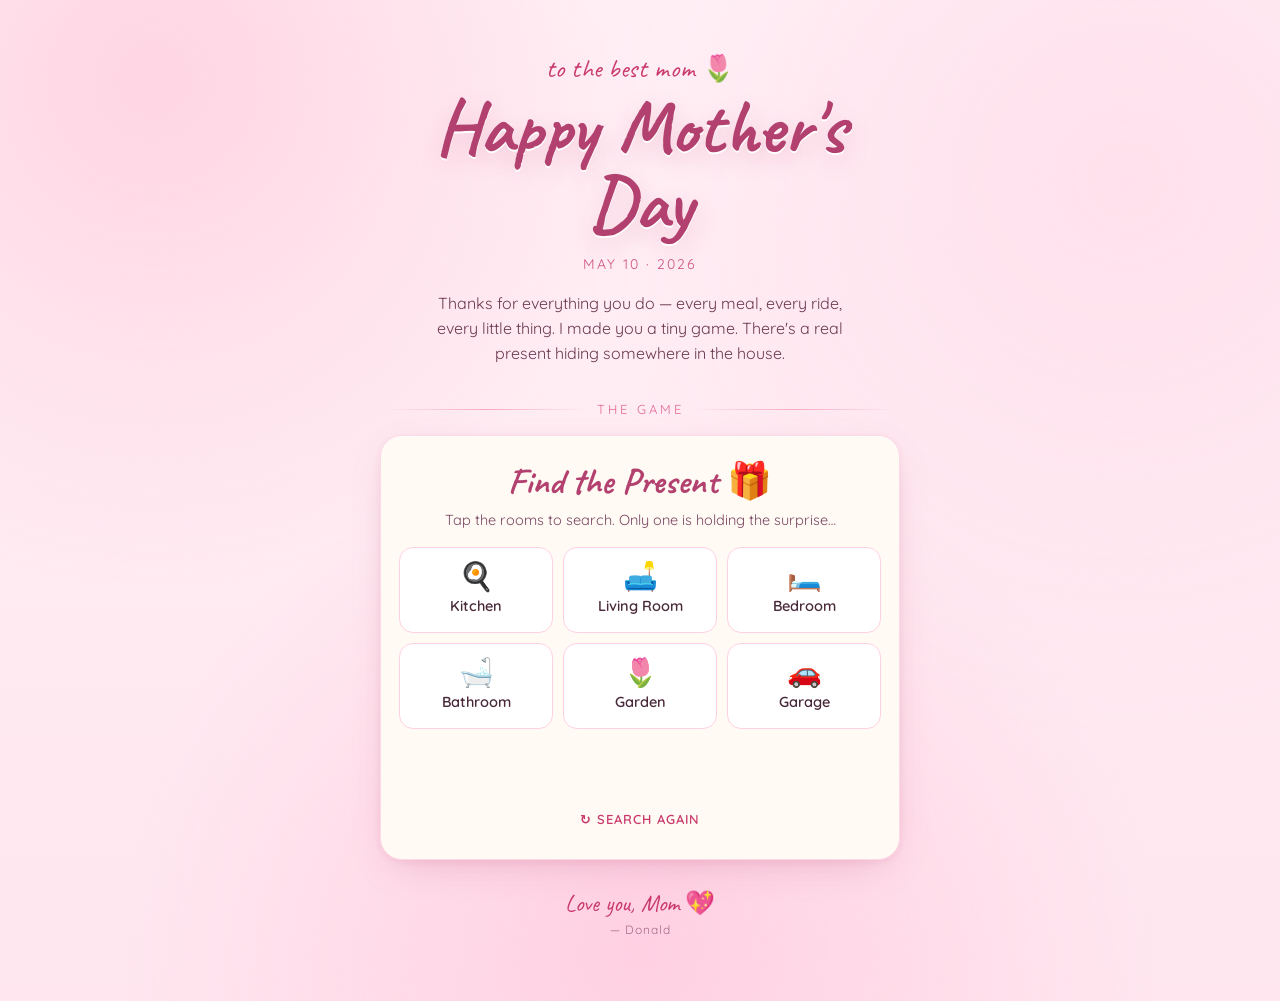
==== mothersday/index.html @ 2678b5be "Add Mother's Day landing page with Find the Present mini-game Mobile-first page served at /mothersda" ====
<!DOCTYPE html>
<html lang="en">
<head>
<meta charset="UTF-8" />
<meta name="viewport" content="width=device-width,initial-scale=1,viewport-fit=cover" />
<meta name="theme-color" content="#f7c8d8" />
<title>Happy Mother's Day 🌸</title>
<meta name="description" content="A little Mother's Day surprise — find the hidden present!" />
<link rel="icon" type="image/svg+xml" href="../favicon.svg" />

<link href="https://fonts.googleapis.com/css2?family=Caveat:wght@500;700&family=Quicksand:wght@400;500;600;700&display=swap" rel="stylesheet" />

<style>
  :root {
    --pink-50:  #fff5f8;
    --pink-100: #ffe4ee;
    --pink-200: #ffc8dc;
    --pink-300: #f7a8c3;
    --pink-500: #e26a96;
    --pink-700: #b3416f;
    --rose:     #c9396d;
    --leaf:     #6fa97a;
    --cream:    #fffaf3;
    --ink:      #4a2a3a;
  }

  * { box-sizing: border-box; -webkit-tap-highlight-color: transparent; }

  html, body {
    margin: 0;
    padding: 0;
    min-height: 100%;
    font-family: 'Quicksand', system-ui, -apple-system, sans-serif;
    color: var(--ink);
    background:
      radial-gradient(circle at 12% 8%, #ffd5e3 0%, transparent 35%),
      radial-gradient(circle at 88% 18%, #ffe0ec 0%, transparent 40%),
      radial-gradient(circle at 50% 95%, #ffd0e2 0%, transparent 45%),
      linear-gradient(180deg, #fff1f6 0%, #ffe6ef 100%);
    overflow-x: hidden;
  }

  /* floating petals (pure CSS, mobile-friendly) */
  .petals { position: fixed; inset: 0; pointer-events: none; overflow: hidden; z-index: 0; }
  .petal {
    position: absolute;
    top: -40px;
    width: 18px; height: 18px;
    background: radial-gradient(circle at 30% 30%, #ffd0e2, #f7a8c3 60%, #e26a96);
    border-radius: 75% 15% 75% 15%;
    opacity: 0.75;
    animation: fall linear infinite;
  }
  .petal:nth-child(1){left:5%;animation-duration:14s;animation-delay:0s;transform:rotate(20deg)}
  .petal:nth-child(2){left:18%;animation-duration:18s;animation-delay:3s;width:14px;height:14px}
  .petal:nth-child(3){left:32%;animation-duration:12s;animation-delay:1s;width:22px;height:22px}
  .petal:nth-child(4){left:47%;animation-duration:20s;animation-delay:6s}
  .petal:nth-child(5){left:62%;animation-duration:15s;animation-delay:2s;width:12px;height:12px}
  .petal:nth-child(6){left:75%;animation-duration:17s;animation-delay:4s;width:20px;height:20px}
  .petal:nth-child(7){left:88%;animation-duration:13s;animation-delay:7s}
  .petal:nth-child(8){left:25%;animation-duration:21s;animation-delay:9s;width:16px;height:16px}
  .petal:nth-child(9){left:55%;animation-duration:16s;animation-delay:11s;width:14px;height:14px}
  .petal:nth-child(10){left:80%;animation-duration:19s;animation-delay:8s;width:18px;height:18px}
  @keyframes fall {
    0%   { transform: translateY(-10vh) rotate(0deg);   opacity: 0; }
    10%  { opacity: 0.8; }
    100% { transform: translateY(110vh) rotate(540deg); opacity: 0; }
  }
  @media (prefers-reduced-motion: reduce) {
    .petal { animation: none; display: none; }
  }

  .wrap {
    position: relative;
    z-index: 1;
    max-width: 560px;
    margin: 0 auto;
    padding: 28px 20px 64px;
  }

  header.hero {
    text-align: center;
    padding: 24px 8px 8px;
  }
  .hero .eyebrow {
    font-family: 'Caveat', cursive;
    font-size: 26px;
    color: var(--rose);
    letter-spacing: 0.5px;
  }
  .hero h1 {
    font-family: 'Caveat', cursive;
    font-weight: 700;
    font-size: clamp(48px, 12vw, 76px);
    line-height: 1.0;
    margin: 4px 0 14px;
    color: var(--pink-700);
    text-shadow: 0 2px 0 #fff, 0 8px 24px rgba(199,57,109,0.18);
  }
  .hero .date {
    font-size: 14px;
    color: var(--rose);
    opacity: 0.85;
    letter-spacing: 2px;
    text-transform: uppercase;
  }
  .hero .blurb {
    margin: 18px auto 0;
    max-width: 420px;
    font-size: 16px;
    line-height: 1.55;
    color: #6b3a52;
  }

  .divider {
    display: flex; align-items: center; gap: 10px;
    margin: 28px 6px 18px;
    color: var(--pink-500);
    font-size: 13px;
    letter-spacing: 3px;
    text-transform: uppercase;
  }
  .divider::before, .divider::after {
    content: ""; flex: 1; height: 1px;
    background: linear-gradient(90deg, transparent, var(--pink-300), transparent);
  }

  /* Game card */
  .game {
    background: var(--cream);
    border-radius: 22px;
    padding: 22px 18px 24px;
    box-shadow:
      0 1px 0 #fff inset,
      0 12px 40px -16px rgba(178, 65, 111, 0.35),
      0 2px 8px rgba(178, 65, 111, 0.08);
    border: 1px solid #ffd9e6;
  }
  .game h2 {
    margin: 0 0 6px;
    font-family: 'Caveat', cursive;
    font-weight: 700;
    font-size: 36px;
    color: var(--pink-700);
    text-align: center;
  }
  .game .sub {
    text-align: center;
    margin: 0 0 18px;
    font-size: 14.5px;
    color: #7a4663;
  }

  .rooms {
    display: grid;
    grid-template-columns: repeat(2, 1fr);
    gap: 10px;
  }
  @media (min-width: 480px) {
    .rooms { grid-template-columns: repeat(3, 1fr); }
  }
  .room {
    appearance: none;
    border: 1.5px solid #ffd0e2;
    background: #fff;
    color: var(--ink);
    border-radius: 14px;
    padding: 14px 8px;
    font-family: inherit;
    font-size: 14.5px;
    font-weight: 600;
    cursor: pointer;
    transition: transform 0.12s ease, background 0.2s ease, border-color 0.2s ease;
    display: flex; flex-direction: column; align-items: center; gap: 6px;
    min-height: 86px;
  }
  .room .emoji { font-size: 28px; line-height: 1; }
  .room:hover:not(:disabled) { background: #fff5f8; border-color: var(--pink-300); }
  .room:active:not(:disabled) { transform: scale(0.96); }
  .room:disabled { cursor: default; opacity: 0.55; }
  .room.wrong  { background: #f6e7ed; border-color: #e7b3c8; }
  .room.right  { background: #ffe4ee; border-color: var(--pink-500); box-shadow: 0 0 0 3px #ffc8dc; }

  .status {
    margin-top: 16px;
    min-height: 44px;
    padding: 12px 14px;
    border-radius: 12px;
    background: #fff;
    border: 1px dashed #ffc8dc;
    text-align: center;
    font-size: 15px;
    color: #6b3a52;
    line-height: 1.45;
  }
  .status.empty { background: transparent; border-color: transparent; }

  .reveal {
    margin-top: 18px;
    padding: 20px 18px;
    border-radius: 16px;
    background: linear-gradient(180deg, #fff0f6 0%, #ffe1ec 100%);
    border: 1.5px solid var(--pink-300);
    text-align: center;
    animation: pop 0.5s cubic-bezier(.2,.9,.3,1.3);
  }
  .reveal .gift { font-size: 56px; }
  .reveal h3 {
    margin: 6px 0 4px;
    font-family: 'Caveat', cursive;
    font-size: 36px;
    color: var(--rose);
  }
  .reveal .prize {
    font-weight: 700;
    color: var(--pink-700);
    font-size: 18px;
    margin: 4px 0 8px;
  }
  .reveal .hint {
    margin: 6px 0 0;
    font-size: 15px;
    color: #6b3a52;
    line-height: 1.5;
  }
  @keyframes pop {
    0%   { transform: scale(0.85); opacity: 0; }
    100% { transform: scale(1);    opacity: 1; }
  }

  .reset {
    appearance: none;
    margin: 14px auto 0;
    display: block;
    background: transparent;
    border: none;
    color: var(--rose);
    font-family: inherit;
    font-size: 13px;
    font-weight: 600;
    letter-spacing: 1px;
    text-transform: uppercase;
    cursor: pointer;
    padding: 8px 12px;
  }
  .reset:hover { color: var(--pink-700); }

  footer.sign {
    text-align: center;
    margin-top: 28px;
    font-family: 'Caveat', cursive;
    font-size: 24px;
    color: var(--rose);
  }
  footer.sign small {
    display: block;
    font-family: 'Quicksand', sans-serif;
    font-size: 12px;
    color: #a76a86;
    margin-top: 4px;
    letter-spacing: 1px;
  }
</style>
</head>
<body>

<div class="petals" aria-hidden="true">
  <span class="petal"></span><span class="petal"></span><span class="petal"></span>
  <span class="petal"></span><span class="petal"></span><span class="petal"></span>
  <span class="petal"></span><span class="petal"></span><span class="petal"></span>
  <span class="petal"></span>
</div>

<main class="wrap">

  <header class="hero">
    <div class="eyebrow">to the best mom 🌷</div>
    <h1>Happy Mother's Day</h1>
    <div class="date">May 10 · 2026</div>
    <p class="blurb">Thanks for everything you do — every meal, every ride, every little thing.
      I made you a tiny game. There's a real present hiding somewhere in the house.</p>
  </header>

  <div class="divider">the game</div>

  <section class="game">
    <h2>Find the Present 🎁</h2>
    <p class="sub">Tap the rooms to search. Only one is holding the surprise…</p>

    <div class="rooms" id="rooms"></div>

    <div class="status empty" id="status" role="status" aria-live="polite"></div>

    <div id="reveal"></div>

    <button class="reset" id="reset" hidden>↻ Search again</button>
  </section>

  <footer class="sign">
    Love you, Mom 💖
    <small>— Donald</small>
  </footer>
</main>

<script>
  // ─────────────────────────────────────────────────────────────
  // CONFIG — edit these two lines and you're done.
  // ─────────────────────────────────────────────────────────────
  const WINNING_ROOM = 'kitchen';      // which room hides the gift (must match an id below)
  const REAL_HINT    = 'Check inside the cookie jar on the top shelf.'; // shown when she finds it
  const PRIZE_TEXT   = 'A $75 Zift gift card 💳';
  // ─────────────────────────────────────────────────────────────

  const ROOMS = [
    { id: 'kitchen',     name: 'Kitchen',      emoji: '🍳', cold: 'Just the smell of coffee… no present here.' },
    { id: 'livingroom',  name: 'Living Room',  emoji: '🛋️', cold: 'Only the couch cushions and the TV remote.' },
    { id: 'bedroom',     name: 'Bedroom',      emoji: '🛏️', cold: 'Pillows, blankets, and a snoring dad. Nothing else.' },
    { id: 'bathroom',    name: 'Bathroom',     emoji: '🛁', cold: 'Just bubbles and your favorite candle.' },
    { id: 'garden',      name: 'Garden',       emoji: '🌷', cold: 'The tulips are pretty, but no gift here.' },
    { id: 'garage',      name: 'Garage',       emoji: '🚗', cold: 'Boxes, tools… and definitely no gift.' },
  ];

  const WARM_HINTS = [
    'Getting warmer… try somewhere you spend a lot of time.',
    'So close! Think of a room with a sweet smell.',
    'Almost! It\'s near something you use every morning.',
  ];

  const grid    = document.getElementById('rooms');
  const status  = document.getElementById('status');
  const reveal  = document.getElementById('reveal');
  const reset   = document.getElementById('reset');

  let tries = 0;
  let found = false;

  function render() {
    grid.innerHTML = '';
    ROOMS.forEach(r => {
      const btn = document.createElement('button');
      btn.className = 'room';
      btn.type = 'button';
      btn.dataset.id = r.id;
      btn.innerHTML = `<span class="emoji" aria-hidden="true">${r.emoji}</span><span>${r.name}</span>`;
      btn.addEventListener('click', () => onPick(r, btn));
      grid.appendChild(btn);
    });
  }

  function onPick(r, btn) {
    if (found || btn.disabled) return;
    tries++;
    if (r.id === WINNING_ROOM) {
      btn.classList.add('right');
      found = true;
      status.classList.add('empty');
      status.textContent = '';
      [...grid.children].forEach(b => { if (b !== btn) b.disabled = true; });
      showReveal();
    } else {
      btn.classList.add('wrong');
      btn.disabled = true;
      const warm = WARM_HINTS[Math.min(tries - 1, WARM_HINTS.length - 1)];
      status.classList.remove('empty');
      status.innerHTML = `<strong>${r.cold}</strong><br><span style="opacity:.85">${warm}</span>`;
    }
    reset.hidden = false;
  }

  function showReveal() {
    reveal.innerHTML = `
      <div class="reveal" role="alert">
        <div class="gift" aria-hidden="true">🎁</div>
        <h3>You found it!</h3>
        <div class="prize">${PRIZE_TEXT}</div>
        <p class="hint">${REAL_HINT}</p>
      </div>`;
    reveal.scrollIntoView({ behavior: 'smooth', block: 'center' });
  }

  reset.addEventListener('click', () => {
    tries = 0; found = false;
    status.classList.add('empty');
    status.textContent = '';
    reveal.innerHTML = '';
    reset.hidden = true;
    render();
  });

  render();
</script>
</body>
</html>
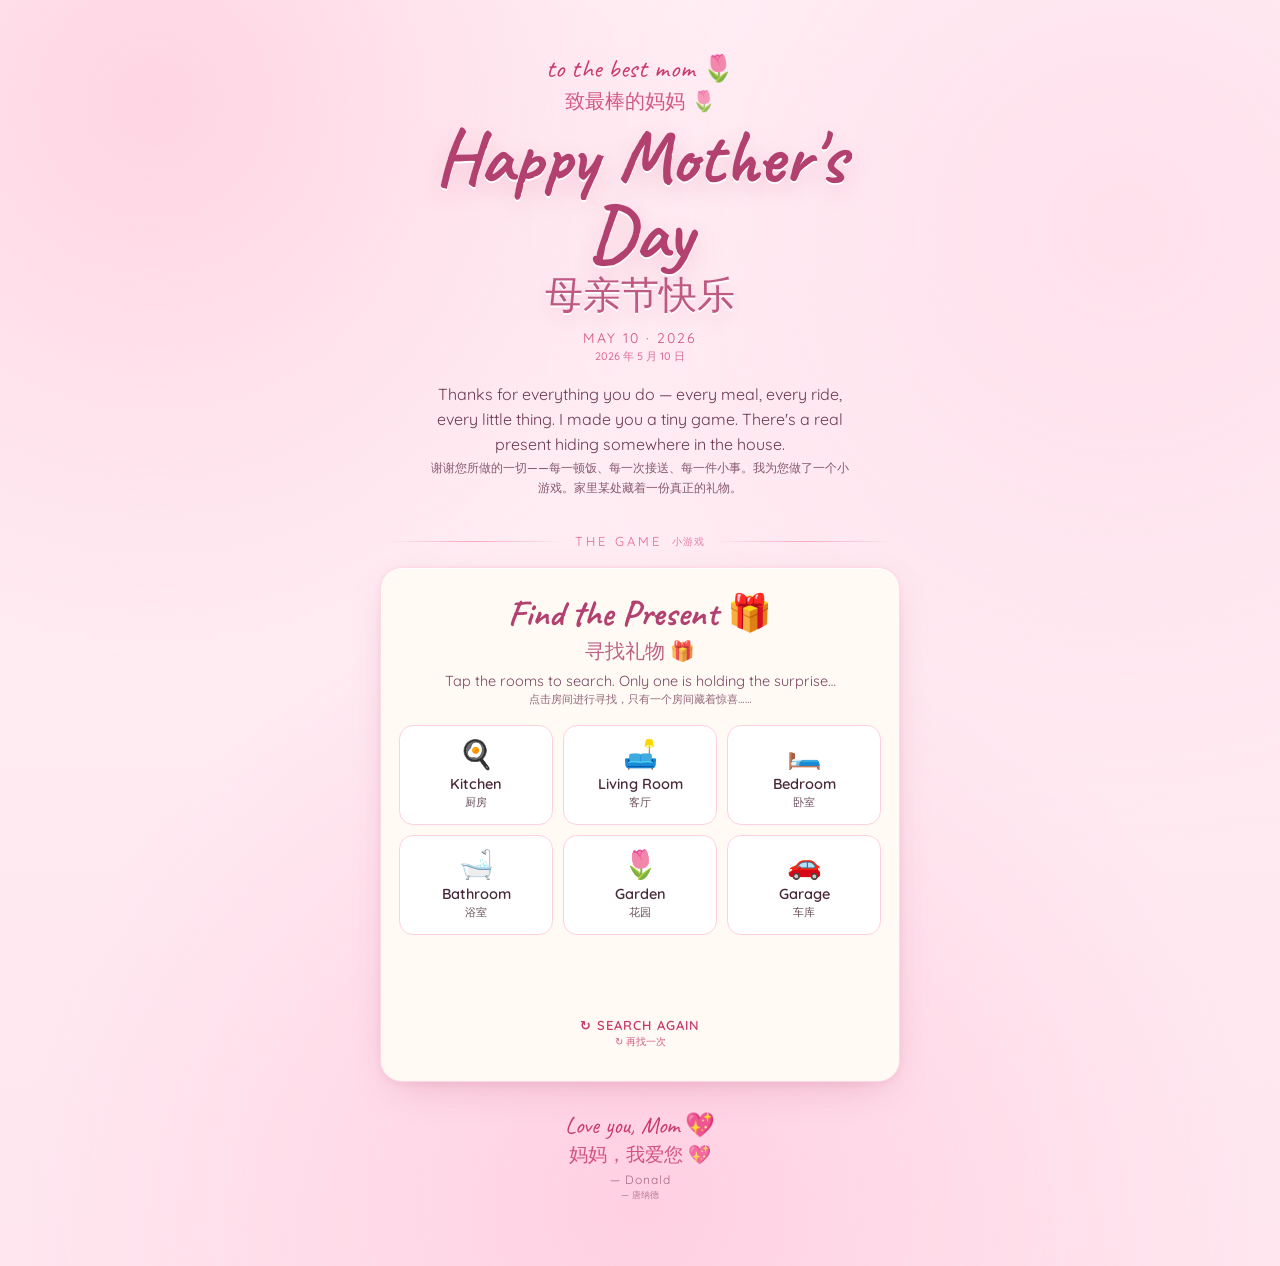
==== commit f277e872: "Update gift hint and add Chinese translations throughout - REAL_HINT now says "Check inside one of t" ====
--- a/mothersday/index.html
+++ b/mothersday/index.html
@@ -260,6 +260,21 @@
     margin-top: 4px;
     letter-spacing: 1px;
   }
+
+  /* Chinese translation lines sit just below their English counterparts */
+  /* 中文翻译显示在对应英文下方 */
+  .zh {
+    display: block;
+    font-size: 0.78em;
+    opacity: 0.82;
+    margin-top: 2px;
+    font-weight: 500;
+    font-family: 'Quicksand', 'PingFang SC', 'Hiragino Sans GB', 'Microsoft YaHei', sans-serif;
+    letter-spacing: 0;
+    text-transform: none;
+  }
+  .hero h1 .zh { font-family: inherit; font-size: 0.5em; opacity: 0.85; margin-top: 6px; }
+  .divider .zh { letter-spacing: 1px; }
 </style>
 </head>
 <body>
@@ -274,18 +289,22 @@
 <main class="wrap">
 
   <header class="hero">
-    <div class="eyebrow">to the best mom 🌷</div>
-    <h1>Happy Mother's Day</h1>
-    <div class="date">May 10 · 2026</div>
+    <div class="eyebrow">to the best mom 🌷<span class="zh">致最棒的妈妈 🌷</span></div>
+    <h1>Happy Mother's Day<span class="zh">母亲节快乐</span></h1>
+    <div class="date">May 10 · 2026<span class="zh">2026 年 5 月 10 日</span></div>
     <p class="blurb">Thanks for everything you do — every meal, every ride, every little thing.
-      I made you a tiny game. There's a real present hiding somewhere in the house.</p>
+      I made you a tiny game. There's a real present hiding somewhere in the house.
+      <span class="zh">谢谢您所做的一切——每一顿饭、每一次接送、每一件小事。我为您做了一个小游戏。家里某处藏着一份真正的礼物。</span>
+    </p>
   </header>
 
-  <div class="divider">the game</div>
+  <div class="divider">the game<span class="zh">小游戏</span></div>
 
   <section class="game">
-    <h2>Find the Present 🎁</h2>
-    <p class="sub">Tap the rooms to search. Only one is holding the surprise…</p>
+    <h2>Find the Present 🎁<span class="zh" style="font-size:0.55em">寻找礼物 🎁</span></h2>
+    <p class="sub">Tap the rooms to search. Only one is holding the surprise…
+      <span class="zh">点击房间进行寻找，只有一个房间藏着惊喜……</span>
+    </p>
 
     <div class="rooms" id="rooms"></div>
 
@@ -293,37 +312,55 @@
 
     <div id="reveal"></div>
 
-    <button class="reset" id="reset" hidden>↻ Search again</button>
+    <button class="reset" id="reset" hidden>↻ Search again<span class="zh">↻ 再找一次</span></button>
   </section>
 
   <footer class="sign">
-    Love you, Mom 💖
-    <small>— Donald</small>
+    Love you, Mom 💖<span class="zh">妈妈，我爱您 💖</span>
+    <small>— Donald<span class="zh">— 唐纳德</span></small>
   </footer>
 </main>
 
 <script>
   // ─────────────────────────────────────────────────────────────
-  // CONFIG — edit these two lines and you're done.
+  // CONFIG — edit these three lines and you're done.
+  // 配置——只需修改下面这三行即可。
   // ─────────────────────────────────────────────────────────────
-  const WINNING_ROOM = 'kitchen';      // which room hides the gift (must match an id below)
-  const REAL_HINT    = 'Check inside the cookie jar on the top shelf.'; // shown when she finds it
-  const PRIZE_TEXT   = 'A $75 Zift gift card 💳';
+  // which room hides the gift (must match an id below)
+  // 礼物藏在哪个房间（必须与下方某个 id 一致）
+  const WINNING_ROOM = 'kitchen';
+  // shown when she finds it (the real-world hiding spot)
+  // 找到时显示的提示（现实中礼物的具体位置）
+  const REAL_HINT    = 'Check inside one of the kitchen cabinets upstairs.<br><span class="zh">请检查楼上的一个厨房柜子。</span>';
+  // the prize description
+  // 奖品描述
+  const PRIZE_TEXT   = 'A $75 Zift gift card 💳<br><span class="zh">一张 75 美元的 Zift 礼品卡 💳</span>';
   // ─────────────────────────────────────────────────────────────
 
+  // List of rooms shown on the page. Each `cold` line is the
+  // message displayed when she picks the wrong room.
+  // 页面上显示的房间列表。每个 cold 字段是选错房间时显示的提示文字。
   const ROOMS = [
-    { id: 'kitchen',     name: 'Kitchen',      emoji: '🍳', cold: 'Just the smell of coffee… no present here.' },
-    { id: 'livingroom',  name: 'Living Room',  emoji: '🛋️', cold: 'Only the couch cushions and the TV remote.' },
-    { id: 'bedroom',     name: 'Bedroom',      emoji: '🛏️', cold: 'Pillows, blankets, and a snoring dad. Nothing else.' },
-    { id: 'bathroom',    name: 'Bathroom',     emoji: '🛁', cold: 'Just bubbles and your favorite candle.' },
-    { id: 'garden',      name: 'Garden',       emoji: '🌷', cold: 'The tulips are pretty, but no gift here.' },
-    { id: 'garage',      name: 'Garage',       emoji: '🚗', cold: 'Boxes, tools… and definitely no gift.' },
+    { id: 'kitchen',     name: 'Kitchen<span class="zh">厨房</span>',         emoji: '🍳',
+      cold: 'Just the smell of coffee… no present here.<br><span class="zh">只闻到咖啡的香味……这里没有礼物。</span>' },
+    { id: 'livingroom',  name: 'Living Room<span class="zh">客厅</span>',     emoji: '🛋️',
+      cold: 'Only the couch cushions and the TV remote.<br><span class="zh">只有沙发垫和电视遥控器。</span>' },
+    { id: 'bedroom',     name: 'Bedroom<span class="zh">卧室</span>',         emoji: '🛏️',
+      cold: 'Pillows, blankets, and a snoring dad. Nothing else.<br><span class="zh">只有枕头、被子，和打呼噜的爸爸，别无他物。</span>' },
+    { id: 'bathroom',    name: 'Bathroom<span class="zh">浴室</span>',        emoji: '🛁',
+      cold: 'Just bubbles and your favorite candle.<br><span class="zh">只有泡泡和您最爱的蜡烛。</span>' },
+    { id: 'garden',      name: 'Garden<span class="zh">花园</span>',          emoji: '🌷',
+      cold: 'The tulips are pretty, but no gift here.<br><span class="zh">郁金香很漂亮，但这里没有礼物。</span>' },
+    { id: 'garage',      name: 'Garage<span class="zh">车库</span>',          emoji: '🚗',
+      cold: 'Boxes, tools… and definitely no gift.<br><span class="zh">箱子、工具……肯定没有礼物。</span>' },
   ];
 
+  // Progressively warmer hints as she tries more rooms.
+  // 随着尝试次数增加，逐渐变热的提示。
   const WARM_HINTS = [
-    'Getting warmer… try somewhere you spend a lot of time.',
-    'So close! Think of a room with a sweet smell.',
-    'Almost! It\'s near something you use every morning.',
+    'Getting warmer… try somewhere you spend a lot of time.<br><span class="zh">越来越热了……试试您常待的地方。</span>',
+    'So close! Think of a room with a sweet smell.<br><span class="zh">很接近了！想想一间有香味的房间。</span>',
+    'Almost! It\'s near something you use every morning.<br><span class="zh">就差一点！它在您每天早上都会用到的东西附近。</span>',
   ];
 
   const grid    = document.getElementById('rooms');
@@ -371,7 +408,7 @@
     reveal.innerHTML = `
       <div class="reveal" role="alert">
         <div class="gift" aria-hidden="true">🎁</div>
-        <h3>You found it!</h3>
+        <h3>You found it!<span class="zh" style="font-size:0.55em">您找到了！</span></h3>
         <div class="prize">${PRIZE_TEXT}</div>
         <p class="hint">${REAL_HINT}</p>
       </div>`;
